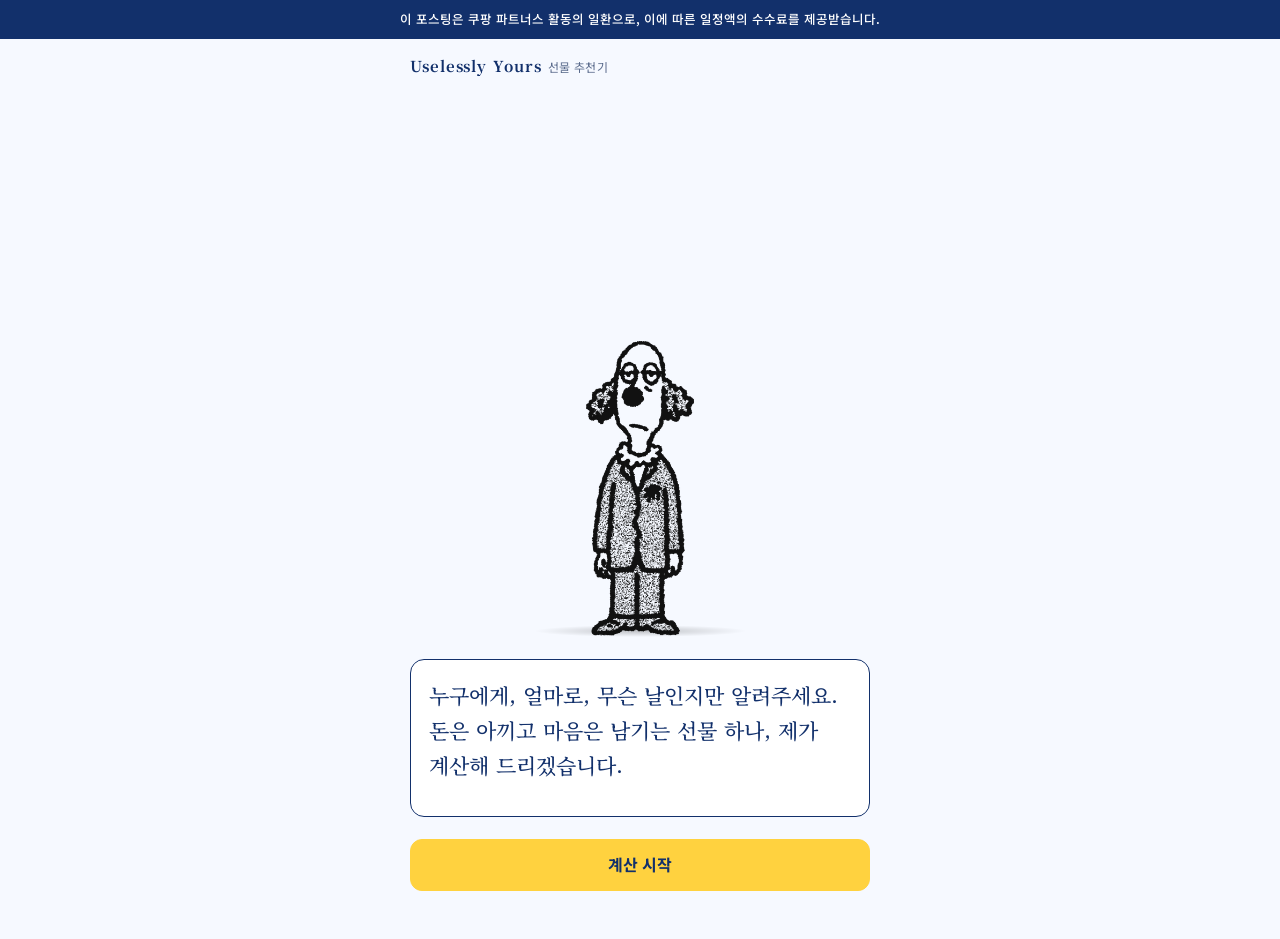
==== gift/index.html @ a3449947 "Add gift recommender quiz preview at /gift Coupang Partners disclosure pinned at the top, 8 choice q" ====
<!doctype html>
<html lang="ko">
<head>
<meta charset="utf-8">
<meta name="viewport" content="width=device-width, initial-scale=1, viewport-fit=cover">
<title>선물 추천기 · Uselessly Yours</title>
<meta property="og:title" content="선물 추천기 · Uselessly Yours">
<meta name="description" content="누구에게, 얼마로, 무슨 날인지만 알려주세요. 가성비맨이 선물 하나를 골라드립니다.">
<link rel="preconnect" href="https://fonts.googleapis.com">
<link rel="preconnect" href="https://fonts.gstatic.com" crossorigin>
<link rel="stylesheet" href="https://fonts.googleapis.com/css2?family=Noto+Sans+KR:wght@400;500;700&family=Noto+Serif+KR:wght@500;700&display=swap">
<link rel="stylesheet" href="/style.css">
<link rel="stylesheet" href="/gift/gift.css">
</head>
<body>
<p class="cp-notice" role="note">이 포스팅은 쿠팡 파트너스 활동의 일환으로, 이에 따른 일정액의 수수료를 제공받습니다.</p>
<main class="app" id="app"></main>
<script src="/gift/data.js"></script>
<script src="/gift/app.js"></script>
</body>
</html>
---- style.css ----
/* 취향 집사 — 모바일 우선. 색과 글꼴은 :root 토큰에서만 바꿉니다. */
:root {
  --bg: #ffffff;
  --panel: #ffffff;
  --line: #d9d9d9;
  --ink: #0d0d0d;
  --muted: #6b6b6b;
  --gold: #0d0d0d;      /* 포인트색: 흑백 디자인이라 검정 */
  --gold-ink: #ffffff;
  --serif: "Noto Serif KR", "Noto Serif Thai", "Nanum Myeongjo", "Apple SD Gothic Neo", serif;
  --sans: "Noto Sans KR", "Noto Sans Thai", "Apple SD Gothic Neo", "Malgun Gothic", system-ui, sans-serif;
  color-scheme: light;
}

* { box-sizing: border-box; }
html, body { min-height: 100%; }
body {
  margin: 0;
  background: var(--bg);
  color: var(--ink);
  font: 400 16px/1.6 var(--sans);
  padding-left: max(16px, env(safe-area-inset-left, 0px));
  padding-right: max(16px, env(safe-area-inset-right, 0px));
  padding-block: 12px 20px;
  word-break: keep-all;
  overflow-wrap: break-word;
  -webkit-text-size-adjust: 100%;
}
button { font: inherit; color: inherit; cursor: pointer; }
:focus-visible { outline: 3px solid var(--gold); outline-offset: 3px; }

.app {
  max-width: 460px;
  min-height: calc(100dvh - 32px);
  margin: 0 auto;
  display: flex;
  flex-direction: column;
  gap: 14px;
  padding-bottom: 28px;
}
.top {
  display: flex; align-items: center; justify-content: space-between; gap: 12px;
  min-height: 32px;
}
.brand { font: 700 15px/1 var(--serif); letter-spacing: .06em; color: var(--ink); }
.brand small { font: 400 12px var(--sans); color: var(--muted); letter-spacing: .04em; margin-left: 6px; }
.langwrap { position: relative; }
.mute.globe { display: inline-flex; align-items: center; justify-content: center; width: 32px; padding: 0; }
.langmenu { position: absolute; right: 0; top: calc(100% + 6px); z-index: 10; min-width: 140px; background: var(--bg); border: 1px solid var(--ink); border-radius: 12px; padding: 6px; display: flex; flex-direction: column; }
.langmenu[hidden] { display: none; }
.langmenu button { border: 0; background: none; text-align: left; padding: 10px 12px; min-height: 40px; border-radius: 8px; font: 400 14px/1 var(--sans); }
.langmenu button[aria-current="true"] { font-weight: 700; background: #f2f2f2; }
.top select {
  background: var(--panel); color: var(--ink); border: 1px solid var(--line);
  border-radius: 8px; padding: 4px 8px; font: inherit; font-size: 13px;
}
.topr { display: flex; align-items: center; gap: 12px; }
.mute { border: 1px solid var(--line); background: var(--bg); border-radius: 999px; padding: 4px 12px; font-size: 12.5px; color: var(--ink); min-height: 32px; }
.count { display: block; margin-bottom: 4px; font: 400 13px/1.4 var(--sans); color: var(--muted); letter-spacing: .04em; }

.stage {
  position: relative;
  flex: none;
  height: 250px;
  margin-top: auto;
}
.stage::after {
  content: ""; position: absolute; bottom: 0; left: 50%; translate: -50% 0;
  width: 46%; height: 12px; border-radius: 50%;
  background: radial-gradient(closest-side, rgb(0 0 0 / .22), transparent);
}
.butler { position: absolute; bottom: 0; left: 0; right: 0; margin: 0 auto; height: 100%; width: auto; max-width: 100%; object-fit: contain; object-position: 50% 100%; animation: bob 5s ease-in-out infinite; transform-origin: 50% 100%; }
@keyframes bob { 50% { transform: translateY(-5px); } }
.intro { flex: 1; display: flex; flex-direction: column; justify-content: center; gap: 22px; }
.intro .stage { flex: none; height: min(34dvh, 300px); min-height: 200px; }
.silhouette .butler { filter: brightness(0); opacity: .92; animation: none; }
.stage.enter .butler { animation: enter 1.4s cubic-bezier(.2,.7,.2,1) both, bob 5s ease-in-out 1.4s infinite; }
.stage.enter::after { animation: fadein 1.4s ease both; }
@keyframes enter { from { opacity: 0; transform: translateY(28px); } to { opacity: 1; transform: none; } }
@keyframes fadein { from { opacity: 0; } to { opacity: 1; } }
.stage.big { flex: none; height: min(50dvh, 440px); max-height: none; }

.bubble {
  background: var(--panel);
  border: 1px solid var(--ink);
  border-radius: 14px;
  padding: 18px 18px 20px;
  font: 500 clamp(18px, 5vw, 21px)/1.65 var(--serif);
  text-wrap: pretty;
  min-height: 7.5em;
}
.bubble .lead { display: block; color: var(--muted); font: 400 13px/1.4 var(--sans); letter-spacing: .06em; margin-bottom: 6px; }
.bubble.guess .prod { display: block; margin-top: 4px; text-decoration: underline; text-decoration-thickness: 2px; text-underline-offset: 6px; }

.app > .answers { margin-bottom: auto; }
.answers { display: grid; grid-template-columns: 1fr 1fr; gap: 10px; }
.btn {
  min-height: 52px; border-radius: 12px; border: 1px solid var(--line);
  background: transparent; padding: 10px 14px; font-weight: 500;
  transition: transform .12s ease, background .12s ease;
}
.btn:active { transform: scale(.98); }
.btn:not(.primary):not(.ghost):not(.link):active { background: var(--ink); border-color: var(--ink); color: var(--bg); }
.btn.primary { background: var(--gold); color: var(--gold-ink); border-color: var(--gold); font-weight: 700; }
.btn.strong { border-color: var(--ink); background: var(--bg); }
.btn.ghost { min-height: 44px; color: var(--muted); font-size: 14px; }
.btn.wide { grid-column: 1 / -1; }
.btn.link { border: 0; min-height: 40px; color: var(--muted); font-size: 13px; text-decoration: underline; text-underline-offset: 3px; }
a.btn { display: flex; align-items: center; justify-content: center; text-decoration: none; text-align: center; }

.card {
  background: var(--panel); border: 1px solid var(--ink); border-radius: 14px;
  padding: 20px 18px; display: flex; flex-direction: column; gap: 10px;
}
.card .lead { color: var(--muted); font-size: 13px; letter-spacing: .06em; }
.card h2 { margin: 0; font: 700 clamp(22px, 6.4vw, 27px)/1.35 var(--serif); text-wrap: balance; }
.card .why { margin: 0; font: 400 16px/1.7 var(--serif); }
.card .price { color: var(--muted); font-size: 14px; }
.pimg { width: 100%; max-height: 300px; object-fit: contain; border-radius: 10px; background: var(--bg); }
.also { display: flex; flex-direction: column; gap: 8px; }
.also h3 { margin: 6px 0 0; font: 500 14px/1.4 var(--sans); color: var(--muted); }
.also a {
  display: flex; justify-content: space-between; align-items: center; gap: 12px;
  border: 1px solid var(--line); border-radius: 12px; padding: 12px 14px; color: inherit; text-decoration: none;
  font: 500 15px/1.4 var(--serif); min-height: 52px;
}
.also a span:last-child { color: var(--ink); flex: none; font: 500 13px var(--sans); }
.actions { display: grid; grid-template-columns: 1fr 1fr; gap: 10px; }
.note { font-size: 12.5px; line-height: 1.6; color: var(--muted); margin: 4px 0 0; }
.toast { font-size: 13px; color: var(--ink); min-height: 20px; margin: 0; }
.intro-title { margin: 0 0 12px; font: 700 clamp(26px, 8.6vw, 42px)/1.2 var(--serif); letter-spacing: -.02em; white-space: nowrap; }
.intro-lead { margin: 0 0 6px; font: 500 15px/1.6 var(--serif); }
.intro-sub { margin: 0; color: var(--muted); font-size: 13.5px; line-height: 1.7; }

.stage.think { margin-top: 0; flex: 1 1 auto; height: auto; min-height: 250px; max-height: 470px; }
.stage.think .butler { height: calc(100% - 120px); }
.stage.think .butler { animation: none; }
.thought { position: absolute; top: 4px; left: 50%; width: 50%; height: auto; overflow: visible; }
.thought .ol circle { fill: var(--ink); }
.thought .fl circle, .thought .fl rect { fill: var(--bg); }
.thought .dots-trail circle { fill: var(--bg); stroke: var(--ink); stroke-width: 3; transform-box: fill-box; transform-origin: center; opacity: 0; animation: pop .45s ease-out forwards; }
.thought .t1 { animation-delay: .3s; } .thought .t2 { animation-delay: .8s; } .thought .t3 { animation-delay: 1.3s; }
.thought .cloud { transform-box: fill-box; transform-origin: 8% 90%; opacity: 0; animation: grow 1.3s cubic-bezier(.2,.8,.2,1) 1.9s forwards; }
.thought .ell circle { fill: var(--ink); animation: blink 1s ease-in-out infinite; }
.thought .ell circle:nth-child(2) { animation-delay: .2s; } .thought .ell circle:nth-child(3) { animation-delay: .4s; }
@keyframes pop { from { opacity: 0; transform: scale(.2); } to { opacity: 1; transform: scale(1); } }
@keyframes grow { 0% { opacity: 0; transform: scale(.15); } 60% { opacity: 1; transform: scale(1.06); } 100% { opacity: 1; transform: scale(1); } }
@keyframes blink { 50% { opacity: .2; } }
@media (prefers-reduced-motion: reduce) {
  .thought .dots-trail circle, .thought .cloud { animation: none; opacity: 1; }
  .thought .ell circle { animation: none; }
  .butler, .stage.enter .butler, .stage.enter::after { animation: none; }
  .btn { transition: none; }
}

/* 언어별 글꼴과 줄바꿈 */
:root[lang="en"], :root[lang="es"] {
  --serif: "Noto Serif", Georgia, "Times New Roman", serif;
  --sans: "Noto Sans", system-ui, -apple-system, "Segoe UI", sans-serif;
}
:root[lang="zh"] {
  --serif: "Noto Serif SC", "Songti SC", "SimSun", serif;
  --sans: "Noto Sans SC", "PingFang SC", "Microsoft YaHei", system-ui, sans-serif;
}
:root[lang="ja"] {
  --serif: "Noto Serif JP", "Hiragino Mincho ProN", "Yu Mincho", serif;
  --sans: "Noto Sans JP", "Hiragino Sans", "Yu Gothic", system-ui, sans-serif;
}
:root:not([lang="ko"]) body { word-break: normal; }
:root:not([lang="ko"]) .bubble { letter-spacing: 0; }

.toast { position: fixed; left: 50%; bottom: max(28px, env(safe-area-inset-bottom, 0px)); translate: -50% 12px; opacity: 0; pointer-events: none; background: var(--ink); color: #fff; padding: 11px 20px; border-radius: 999px; font: 500 14px/1 var(--sans); transition: opacity .2s ease, translate .2s ease; z-index: 20; }
.toast.on { opacity: 1; translate: -50% 0; }

.brand img { display: block; height: 22px; width: auto; }
.bubble strong { font-weight: 700; }
.bubble .gap { display: block; height: 8px; }

.answers.choice { grid-template-columns: 1fr; }
.answers.choice .btn { text-align: left; padding: 12px 16px; line-height: 1.45; }
.answers.choice .btn.ghost { min-height: 40px; text-align: center; color: var(--muted); border: 0; font-size: 14px; text-decoration: underline; text-underline-offset: 3px; }

.stage.compact { height: 190px; }
.rel { display: grid; gap: 10px; }
.relcard { border: 1px solid var(--line); border-radius: 12px; padding: 12px 14px; display: flex; flex-direction: column; gap: 3px; animation: fadein .7s ease 2.4s both; }
.relcard .rl { font: 400 12px var(--sans); color: var(--muted); letter-spacing: .04em; }
.relcard strong { font: 700 19px/1.3 var(--serif); }
.relcard .rn { font: 400 13px/1.5 var(--sans); color: var(--muted); }
.found { margin: 10px 0 0; text-align: center; font: 700 30px/1.2 var(--serif); letter-spacing: -.01em; animation: fadein .4s ease 1.1s both; }
.leadline { margin: 4px 0 0; text-align: center; font: 500 16px/1.6 var(--serif); animation: fadein .4s ease 1.3s both; }
.hold { opacity: 0; pointer-events: none; transition: opacity .6s ease; }
.hold .relcard { animation: none; }
.hold .rel { margin-bottom: 12px; }
.hold.show { opacity: 1; pointer-events: auto; }
.leadline.plain { animation: none; margin: 4px 0 10px; }
.answers.late { animation: fadein .4s ease 1.5s both; }
.friendline { margin: 14px 0 0; padding: 12px 14px; border: 1px solid var(--ink); border-radius: 12px; font: 500 15px/1.6 var(--serif); }
.cmp { border: 1px solid var(--ink); border-radius: 14px; padding: 16px 18px; display: flex; flex-direction: column; gap: 6px; }
.cmp h3 { margin: 0; font: 700 15px var(--sans); }
.cmp p { margin: 0; font: 500 15px/1.6 var(--serif); }
.cardwrap { display: flex; flex-direction: column; gap: 10px; }
.cardimg { width: 100%; height: auto; border: 1px solid var(--line); border-radius: 12px; display: block; }
#secret[hidden] { display: none; }
@media (prefers-reduced-motion: reduce) { .relcard, .found, .leadline, .answers.late { animation: none; } }

.prog { height: 4px; background: #e8e8e8; border-radius: 2px; margin: 0 0 14px; overflow: hidden; }
.prog i { display: block; height: 100%; background: var(--ink); border-radius: 2px; transition: width .5s ease; }
.btn.shopt.on { background: var(--gold); border-color: var(--gold); color: var(--gold-ink); font-weight: 700; }
.btn.shopt.on::before { content: "✓ "; }
.bubble.long { font-size: clamp(15px, 4.2vw, 17px); line-height: 1.75; min-height: 0; }
.bubble.long .gap { height: 6px; }
.card .lead.need { color: var(--ink); font: 600 clamp(16px, 4.4vw, 18px)/1.5 var(--serif); letter-spacing: 0; margin-bottom: 10px; }
.card .lead.need { display: block; }
.langscreen { gap: 12px; }
.langscreen.intro .stage { height: min(26dvh, 240px); min-height: 130px; }
.langpick { display: flex; flex-direction: column; gap: 8px; }
.langbtn { display: flex; align-items: center; justify-content: center; gap: 10px; font-size: 18px; }
.langbtn small { font: 400 13px/1 var(--sans); opacity: .75; }
.langlist { max-height: min(40dvh, 280px); overflow-y: auto; border: 1px solid var(--ink); border-radius: 12px; padding: 6px; display: flex; flex-direction: column; background: var(--bg); -webkit-overflow-scrolling: touch; }
.langlist[hidden] { display: none; }
.langlist button { border: 0; background: none; text-align: left; padding: 10px 12px; min-height: 42px; border-radius: 8px; font: 400 15px/1 var(--sans); flex: none; }
.langlist button[aria-current="true"] { font-weight: 700; background: #f2f2f2; }
.langlist button:active { background: var(--ink); color: var(--bg); }
.langscreen { justify-content: center; gap: 16px; }
.langscreen.intro .stage { height: min(30dvh, 300px); min-height: 120px; flex: none; }
.langscreen.intro .stage { margin-top: 0; }
---- gift/gift.css ----
/* 선물 추천기 — 가성비맨 색(파랑+노랑). 기본 틀은 /style.css 를 그대로 씁니다. */
:root {
  --ink: #12306b;
  --muted: #5a6b8c;
  --line: #c9d3e8;
  --gold: #ffd23f;      /* 포인트: 노랑 버튼 */
  --gold-ink: #12306b;
  --bg: #f6f9ff;
  --panel: #ffffff;
}
body { padding-top: 0; }
.cp-notice {
  position: sticky; top: 0; z-index: 20;
  margin: 0 calc(-1 * max(16px, env(safe-area-inset-left, 0px))) 12px;
  padding: 10px 16px; background: var(--ink); color: #fff;
  font: 500 12.5px/1.5 var(--sans); text-align: center;
}
.butler { animation-duration: 3.5s; }
.choices { display: flex; flex-direction: column; gap: 8px; margin-bottom: auto; }
.choices .btn { text-align: left; background: var(--panel); }
.progress { height: 6px; border-radius: 99px; background: var(--line); overflow: hidden; }
.progress i { display: block; height: 100%; background: var(--gold); }
.card.main { border-width: 2px; }
.gcard { border: 1px dashed var(--ink); border-radius: 12px; padding: 14px; background: #fffbe6; font: 500 16px/1.6 var(--serif); }
.gcard .lead { display: block; color: var(--muted); font: 400 12.5px/1.4 var(--sans); margin-bottom: 4px; }
.ph { display: flex; align-items: center; justify-content: center; aspect-ratio: 4/3; border-radius: 10px; background: #eef2fb; color: var(--muted); font-size: 13px; }
span.btn { display: flex; align-items: center; justify-content: center; opacity: .7; }
.progress + .stage { height: 170px; }
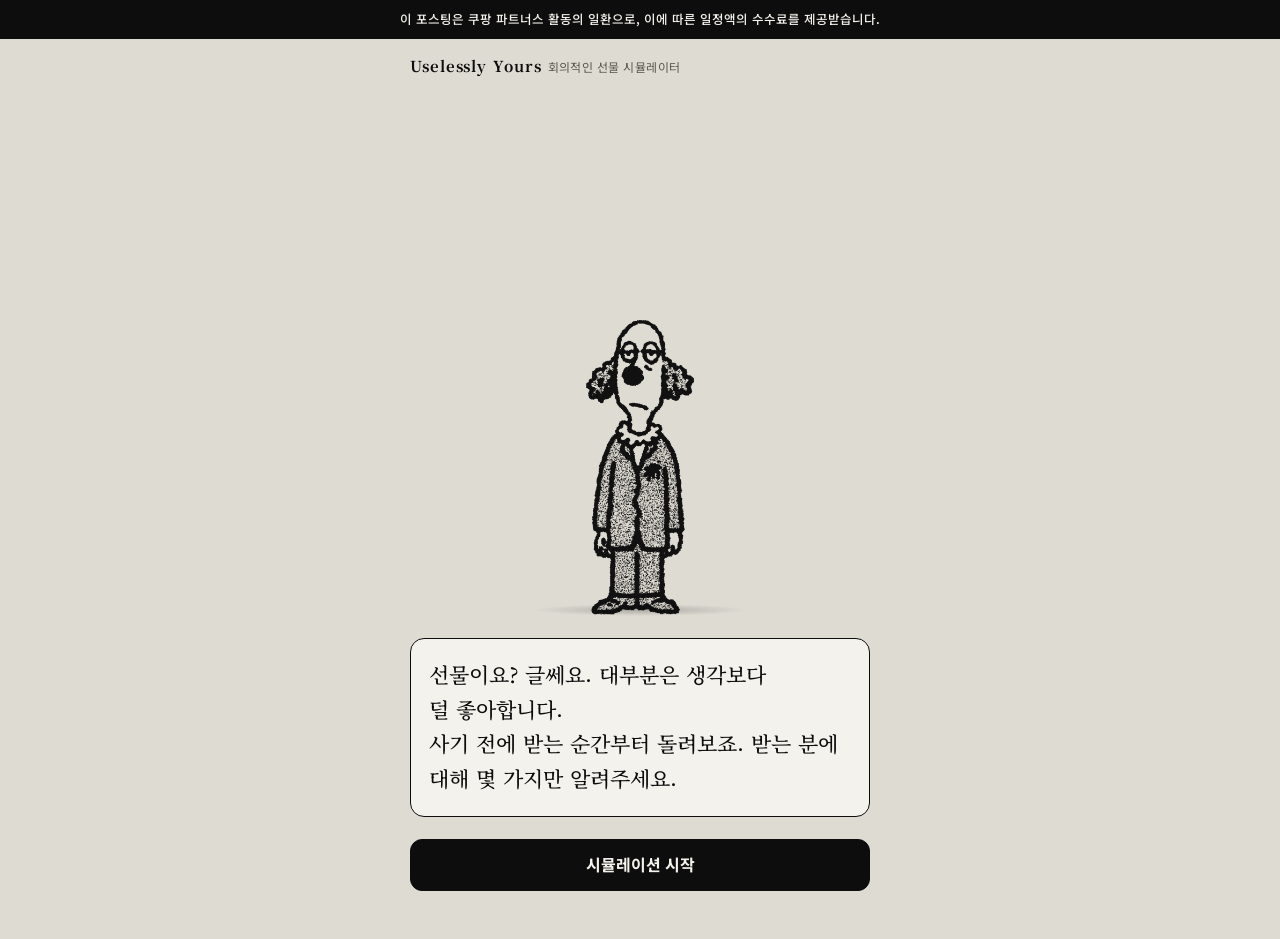
==== commit a9c40e73: "Turn the gift quiz into the skeptical gift simulator Each candidate gift gets a simulated unwrapping" ====
--- a/gift/index.html
+++ b/gift/index.html
@@ -3,9 +3,9 @@
 <head>
 <meta charset="utf-8">
 <meta name="viewport" content="width=device-width, initial-scale=1, viewport-fit=cover">
-<title>선물 추천기 · Uselessly Yours</title>
-<meta property="og:title" content="선물 추천기 · Uselessly Yours">
-<meta name="description" content="누구에게, 얼마로, 무슨 날인지만 알려주세요. 가성비맨이 선물 하나를 골라드립니다.">
+<title>회의적인 선물 시뮬레이터 · Uselessly Yours</title>
+<meta property="og:title" content="회의적인 선물 시뮬레이터 · Uselessly Yours">
+<meta name="description" content="선물을 사기 전에, 받는 사람의 반응부터 시뮬레이션해 봅니다.">
 <link rel="preconnect" href="https://fonts.googleapis.com">
 <link rel="preconnect" href="https://fonts.gstatic.com" crossorigin>
 <link rel="stylesheet" href="https://fonts.googleapis.com/css2?family=Noto+Sans+KR:wght@400;500;700&family=Noto+Serif+KR:wght@500;700&display=swap">
--- a/gift/gift.css
+++ b/gift/gift.css
@@ -1,28 +1,32 @@
-/* 선물 추천기 — 가성비맨 색(파랑+노랑). 기본 틀은 /style.css 를 그대로 씁니다. */
+/* 선물 추천기 — 틀은 /style.css, 색은 굳이 필요한 물건 추천기(가성비맨)와 같은 밝은 회색 바탕입니다. */
 :root {
-  --ink: #12306b;
-  --muted: #5a6b8c;
-  --line: #c9d3e8;
-  --gold: #ffd23f;      /* 포인트: 노랑 버튼 */
-  --gold-ink: #12306b;
-  --bg: #f6f9ff;
-  --panel: #ffffff;
+  --bg: #dedbd3; --panel: #f4f2ec; --line: #b4b0a5; --ink: #0d0d0d; --muted: #5c5950;
+  --gold: #0d0d0d; --gold-ink: #f4f2ec;
 }
 body { padding-top: 0; }
 .cp-notice {
   position: sticky; top: 0; z-index: 20;
   margin: 0 calc(-1 * max(16px, env(safe-area-inset-left, 0px))) 12px;
-  padding: 10px 16px; background: var(--ink); color: #fff;
+  padding: 10px 16px; background: var(--ink); color: var(--panel);
   font: 500 12.5px/1.5 var(--sans); text-align: center;
 }
 .butler { animation-duration: 3.5s; }
 .choices { display: flex; flex-direction: column; gap: 8px; margin-bottom: auto; }
-.choices .btn { text-align: left; background: var(--panel); }
+.choices .btn:not(.primary):not(.link) { text-align: left; background: var(--panel); }
+.choices .btn.primary { text-align: center; }
 .progress { height: 6px; border-radius: 99px; background: var(--line); overflow: hidden; }
-.progress i { display: block; height: 100%; background: var(--gold); }
-.card.main { border-width: 2px; }
-.gcard { border: 1px dashed var(--ink); border-radius: 12px; padding: 14px; background: #fffbe6; font: 500 16px/1.6 var(--serif); }
+.progress i { display: block; height: 100%; background: var(--ink); }
+.gcard { border: 1px dashed var(--ink); border-radius: 12px; padding: 14px; background: var(--panel); font: 500 16px/1.6 var(--serif); }
 .gcard .lead { display: block; color: var(--muted); font: 400 12.5px/1.4 var(--sans); margin-bottom: 4px; }
-.ph { display: flex; align-items: center; justify-content: center; aspect-ratio: 4/3; border-radius: 10px; background: #eef2fb; color: var(--muted); font-size: 13px; }
+.ph { display: flex; align-items: center; justify-content: center; aspect-ratio: 4/3; border-radius: 10px; background: var(--bg); color: var(--muted); font-size: 13px; }
 span.btn { display: flex; align-items: center; justify-content: center; opacity: .7; }
 .progress + .stage { height: 170px; }
+.script { margin: 4px 0 0; padding: 12px 14px; list-style: none; border-top: 1px dashed var(--line); display: flex; flex-direction: column; gap: 6px; font: 400 15.5px/1.6 var(--serif); }
+.script li, .meter, .verdict { animation: fadein .5s ease both; }
+.script li:last-child { font-weight: 700; }
+.meter { display: grid; grid-template-columns: 1fr auto; align-items: center; gap: 6px 10px; font-size: 13px; color: var(--muted); }
+.meter b { font: 700 22px/1 var(--serif); color: var(--ink); }
+.meter i { grid-column: 1 / -1; display: block; height: 8px; border-radius: 99px; background: var(--bg); overflow: hidden; }
+.meter u { display: block; height: 100%; background: var(--ink); text-decoration: none; }
+.gcard .btn.link { display: block; min-height: 32px; padding: 0; margin-top: 4px; }
+@media (prefers-reduced-motion: reduce) { .script li, .meter, .verdict { animation: none; } }
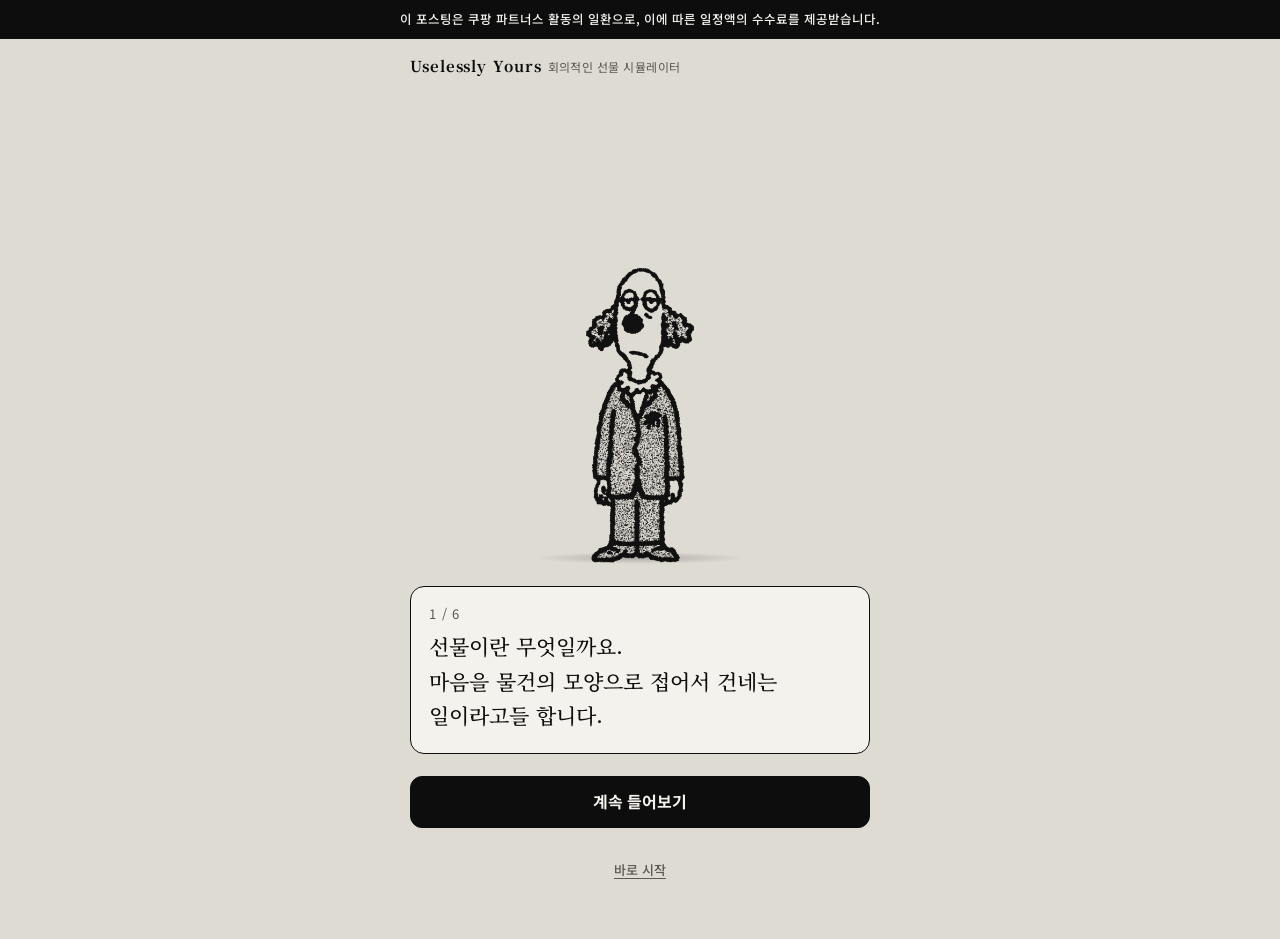
==== commit deb0c545: "Mention next-day delivery in the gift simulator opening Co-Authored-By: Claude Opus 5.5 <noreply@ant" ====
--- a/gift/index.html
+++ b/gift/index.html
@@ -5,7 +5,7 @@
 <meta name="viewport" content="width=device-width, initial-scale=1, viewport-fit=cover">
 <title>회의적인 선물 시뮬레이터 · Uselessly Yours</title>
 <meta property="og:title" content="회의적인 선물 시뮬레이터 · Uselessly Yours">
-<meta name="description" content="선물을 사기 전에, 받는 사람의 반응부터 시뮬레이션해 봅니다.">
+<meta name="description" content="내일 도착하는 선물, 사기 전에 받는 사람의 반응부터 시뮬레이션해 봅니다.">
 <link rel="preconnect" href="https://fonts.googleapis.com">
 <link rel="preconnect" href="https://fonts.gstatic.com" crossorigin>
 <link rel="stylesheet" href="https://fonts.googleapis.com/css2?family=Noto+Sans+KR:wght@400;500;700&family=Noto+Serif+KR:wght@500;700&display=swap">
--- a/gift/gift.css
+++ b/gift/gift.css
@@ -30,3 +30,5 @@
 .meter u { display: block; height: 100%; background: var(--ink); text-decoration: none; }
 .gcard .btn.link { display: block; min-height: 32px; padding: 0; margin-top: 4px; }
 @media (prefers-reduced-motion: reduce) { .script li, .meter, .verdict { animation: none; } }
+.qpre { display: block; margin-bottom: 12px; color: var(--muted); font: 400 15px/1.75 var(--serif); }
+.qtext { display: block; font-weight: 700; }
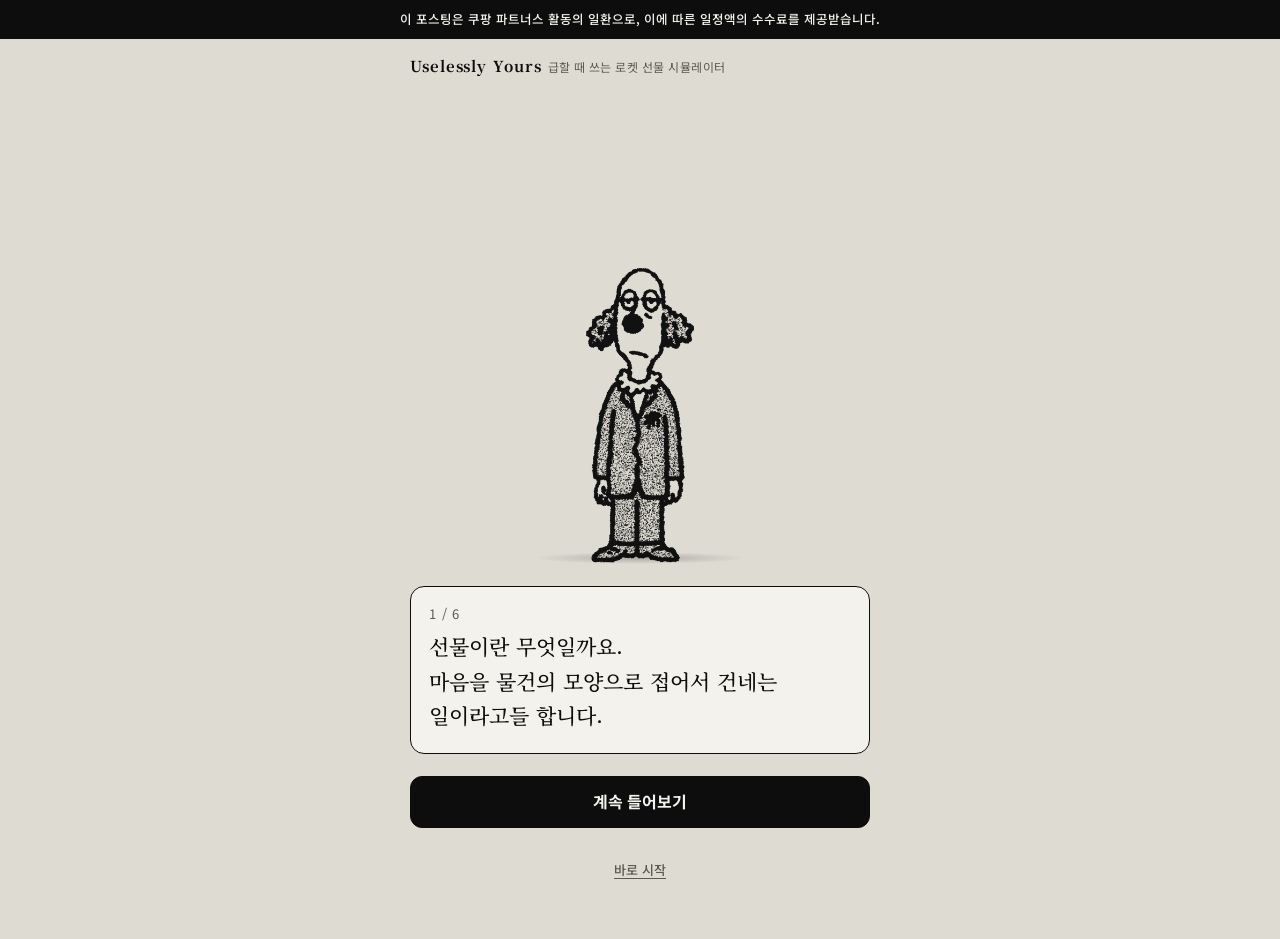
==== commit 82bce71e: "Rename the gift quiz to 급할 때 쓰는 로켓 선물 시뮬레이터 Co-Authored-By: Claude Opus 5.5 <noreply@anthropic.com> " ====
--- a/gift/index.html
+++ b/gift/index.html
@@ -3,8 +3,8 @@
 <head>
 <meta charset="utf-8">
 <meta name="viewport" content="width=device-width, initial-scale=1, viewport-fit=cover">
-<title>회의적인 선물 시뮬레이터 · Uselessly Yours</title>
-<meta property="og:title" content="회의적인 선물 시뮬레이터 · Uselessly Yours">
+<title>급할 때 쓰는 로켓 선물 시뮬레이터 · Uselessly Yours</title>
+<meta property="og:title" content="급할 때 쓰는 로켓 선물 시뮬레이터 · Uselessly Yours">
 <meta name="description" content="내일 도착하는 선물, 사기 전에 받는 사람의 반응부터 시뮬레이션해 봅니다.">
 <link rel="preconnect" href="https://fonts.googleapis.com">
 <link rel="preconnect" href="https://fonts.gstatic.com" crossorigin>
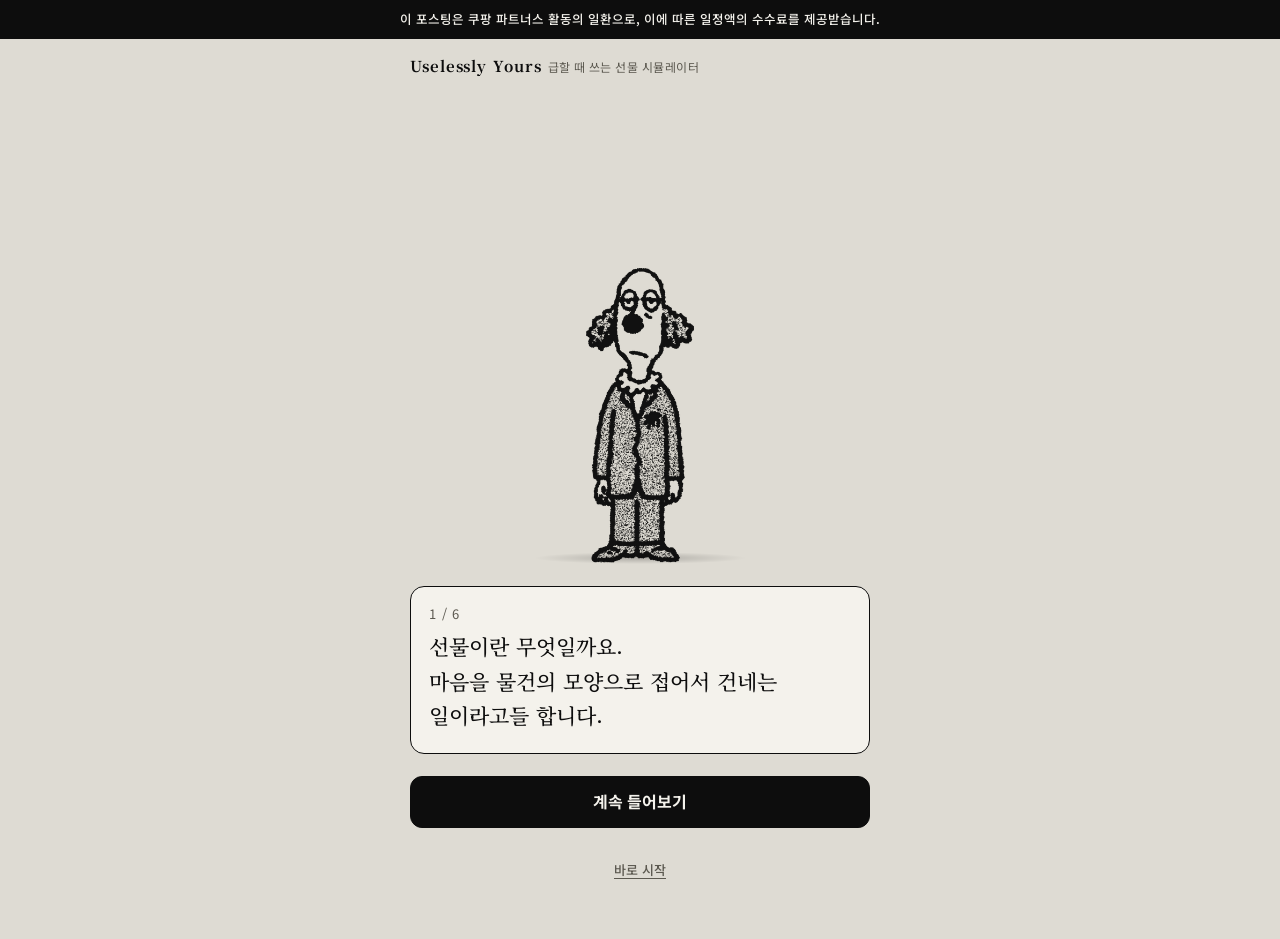
==== commit 29299391: "Drop 로켓 from the gift quiz name Co-Authored-By: Claude Opus 5.5 <noreply@anthropic.com> Claude-Sessi" ====
--- a/gift/index.html
+++ b/gift/index.html
@@ -3,8 +3,8 @@
 <head>
 <meta charset="utf-8">
 <meta name="viewport" content="width=device-width, initial-scale=1, viewport-fit=cover">
-<title>급할 때 쓰는 로켓 선물 시뮬레이터 · Uselessly Yours</title>
-<meta property="og:title" content="급할 때 쓰는 로켓 선물 시뮬레이터 · Uselessly Yours">
+<title>급할 때 쓰는 선물 시뮬레이터 · Uselessly Yours</title>
+<meta property="og:title" content="급할 때 쓰는 선물 시뮬레이터 · Uselessly Yours">
 <meta name="description" content="내일 도착하는 선물, 사기 전에 받는 사람의 반응부터 시뮬레이션해 봅니다.">
 <link rel="preconnect" href="https://fonts.googleapis.com">
 <link rel="preconnect" href="https://fonts.gstatic.com" crossorigin>
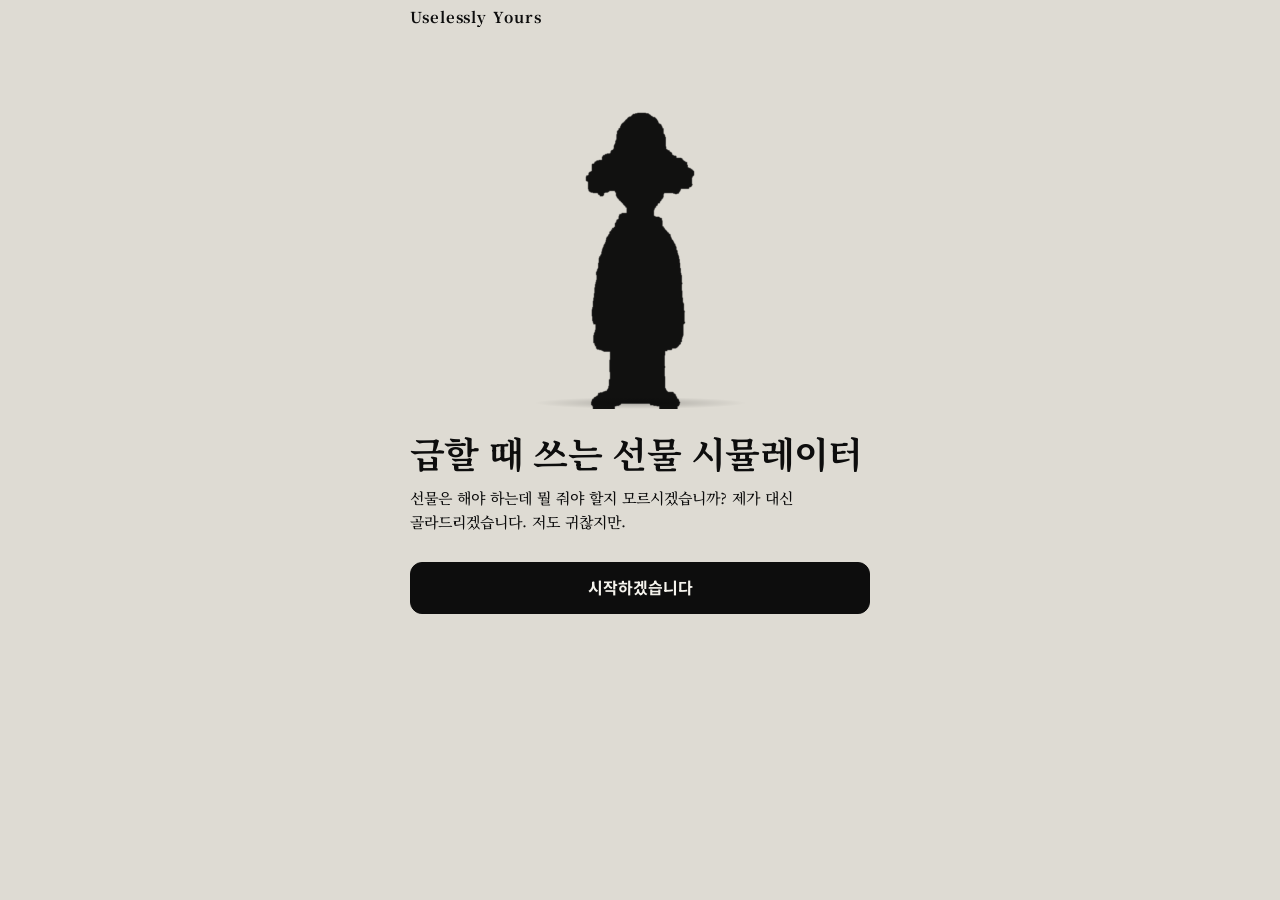
==== commit 41b1610d: "Add gift simulator (/gift), tests hub (/hub), and 'try another test' button on the result screen Co-" ====
--- a/gift/index.html
+++ b/gift/index.html
@@ -8,12 +8,11 @@
 <meta name="description" content="내일 도착하는 선물, 사기 전에 받는 사람의 반응부터 시뮬레이션해 봅니다.">
 <link rel="preconnect" href="https://fonts.googleapis.com">
 <link rel="preconnect" href="https://fonts.gstatic.com" crossorigin>
-<link rel="stylesheet" href="https://fonts.googleapis.com/css2?family=Noto+Sans+KR:wght@400;500;700&family=Noto+Serif+KR:wght@500;700&display=swap">
+<link rel="stylesheet" href="https://fonts.googleapis.com/css2?family=Noto+Sans+KR:wght@400;500;700&family=Nanum+Pen+Script&family=Noto+Serif+KR:wght@500;700&display=swap">
 <link rel="stylesheet" href="/style.css">
 <link rel="stylesheet" href="/gift/gift.css">
 </head>
 <body>
-<p class="cp-notice" role="note">이 포스팅은 쿠팡 파트너스 활동의 일환으로, 이에 따른 일정액의 수수료를 제공받습니다.</p>
 <main class="app" id="app"></main>
 <script src="/gift/data.js"></script>
 <script src="/gift/app.js"></script>
--- a/gift/gift.css
+++ b/gift/gift.css
@@ -4,12 +4,6 @@
   --gold: #0d0d0d; --gold-ink: #f4f2ec;
 }
 body { padding-top: 0; }
-.cp-notice {
-  position: sticky; top: 0; z-index: 20;
-  margin: 0 calc(-1 * max(16px, env(safe-area-inset-left, 0px))) 12px;
-  padding: 10px 16px; background: var(--ink); color: var(--panel);
-  font: 500 12.5px/1.5 var(--sans); text-align: center;
-}
 .butler { animation-duration: 3.5s; }
 .choices { display: flex; flex-direction: column; gap: 8px; margin-bottom: auto; }
 .choices .btn:not(.primary):not(.link) { text-align: left; background: var(--panel); }
@@ -20,7 +14,7 @@
 .gcard .lead { display: block; color: var(--muted); font: 400 12.5px/1.4 var(--sans); margin-bottom: 4px; }
 .ph { display: flex; align-items: center; justify-content: center; aspect-ratio: 4/3; border-radius: 10px; background: var(--bg); color: var(--muted); font-size: 13px; }
 span.btn { display: flex; align-items: center; justify-content: center; opacity: .7; }
-.progress + .stage { height: 170px; }
+.stage.short { height: 170px; }
 .script { margin: 4px 0 0; padding: 12px 14px; list-style: none; border-top: 1px dashed var(--line); display: flex; flex-direction: column; gap: 6px; font: 400 15.5px/1.6 var(--serif); }
 .script li, .meter, .verdict { animation: fadein .5s ease both; }
 .script li:last-child { font-weight: 700; }
@@ -32,3 +26,36 @@
 @media (prefers-reduced-motion: reduce) { .script li, .meter, .verdict { animation: none; } }
 .qpre { display: block; margin-bottom: 12px; color: var(--muted); font: 400 15px/1.75 var(--serif); }
 .qtext { display: block; font-weight: 700; }
+
+.note { margin: 6px 0 4px; padding: 6px 14px 8px; background: #fffdf6; border: 1px solid var(--line); border-radius: 4px;
+  background-image: repeating-linear-gradient(to bottom, transparent 0, transparent 31px, #c9c4b6 31px, #c9c4b6 32px); background-position: 0 6px; }
+.note p { margin: 0; font: 400 20px/32px "Nanum Pen Script", var(--serif); color: var(--ink); word-break: keep-all; }
+.note small { display: block; margin-top: 4px; text-align: right; font: 400 13px/32px var(--serif); color: var(--muted); }
+.gcard .choices { margin-top: 8px; }
+.choices .btn.shopt.on { background: var(--ink); border-color: var(--ink); color: var(--panel); }
+.top .mute { flex: none; white-space: nowrap; }
+.brand { white-space: nowrap; }
+@media (max-width: 460px) { .brand small { display: none; } }
+.card .lead.notice { font-weight: 500; font-size: 12.5px; line-height: 1.5; }
+.note { display: flow-root; }
+.note img { float: right; height: 160px; width: auto; margin: 0 0 4px 8px; }
+.who { display: block; width: 100%; box-sizing: border-box; margin: 4px 0 0; padding: 12px 14px; border: 1px solid var(--line); border-radius: 10px; background: var(--bg); color: var(--ink); font: 500 16px var(--sans); }
+.note .sign { text-align: right; }
+.whol { display: block; margin-top: 10px; font: 400 12.5px/1.4 var(--sans); color: var(--muted); }
+.whol .who { margin-top: 4px; }
+.note .to { font-weight: 700; }
+.intro .bubble { padding: 18px 18px 15px; }
+.bubble .prog { background: var(--line); }
+.bubble .gap, .bubble.long .gap { height: 0; }
+.bubble { min-height: 0; padding-bottom: 17px; }
+.intro .bubble { padding-bottom: 17px; }
+.introbtn { display: flex; flex-direction: column; gap: 22px; }
+
+.stage.short { margin-top: 20px; }
+.chips { display: flex; flex-wrap: wrap; gap: 6px; margin-top: 8px; }
+.chip { padding: 6px 12px; border: 1px solid var(--line); border-radius: 999px; background: var(--panel); color: var(--ink); font: 500 13.5px/1.2 var(--sans); }
+.chip:active { background: var(--ink); color: var(--panel); }
+.stampbox { clear: both; padding: 10px 0 4px; }
+.stamp { width: 96px; height: 96px; color: #0d0d0d; opacity: .6; transform: rotate(-11deg); font-family: var(--sans); display: block; }
+.intro { justify-content: flex-start; padding-top: max(20px, 7dvh); }
+.intro .stage { margin-top: 0; }
